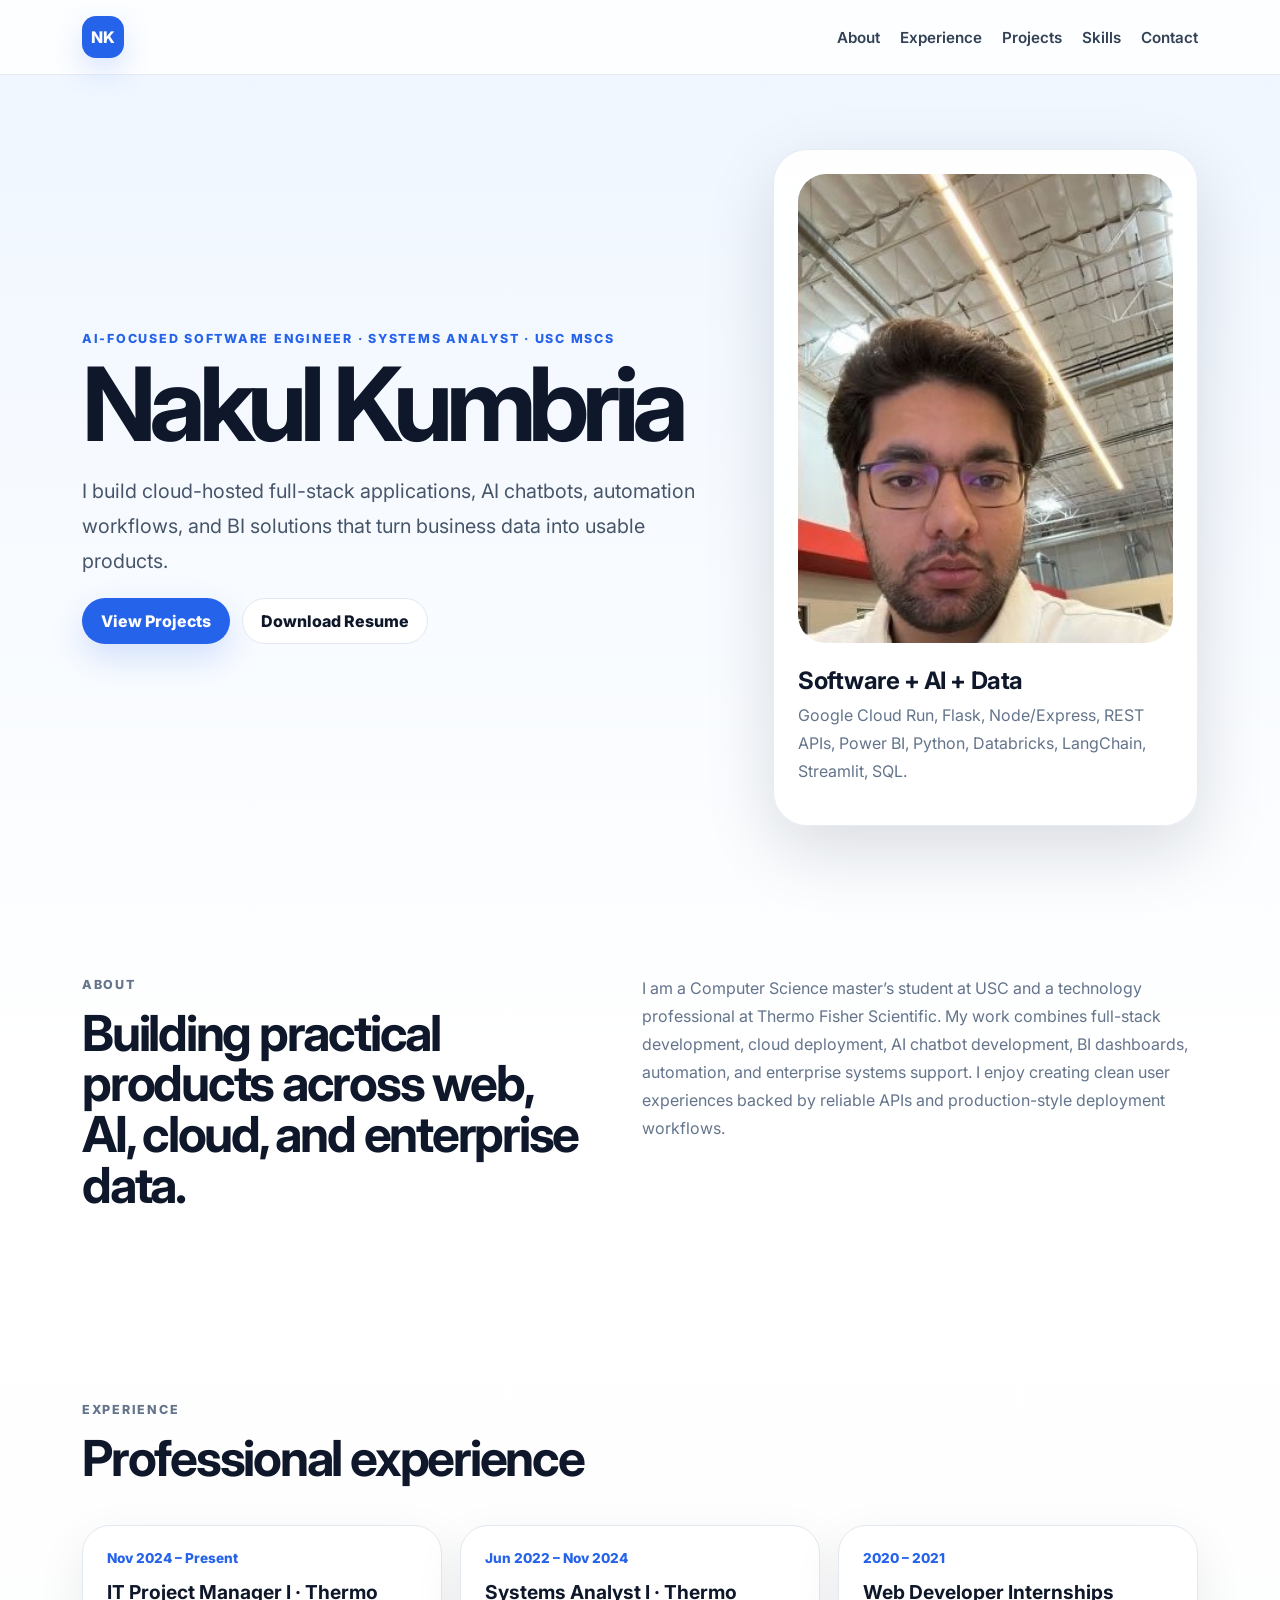
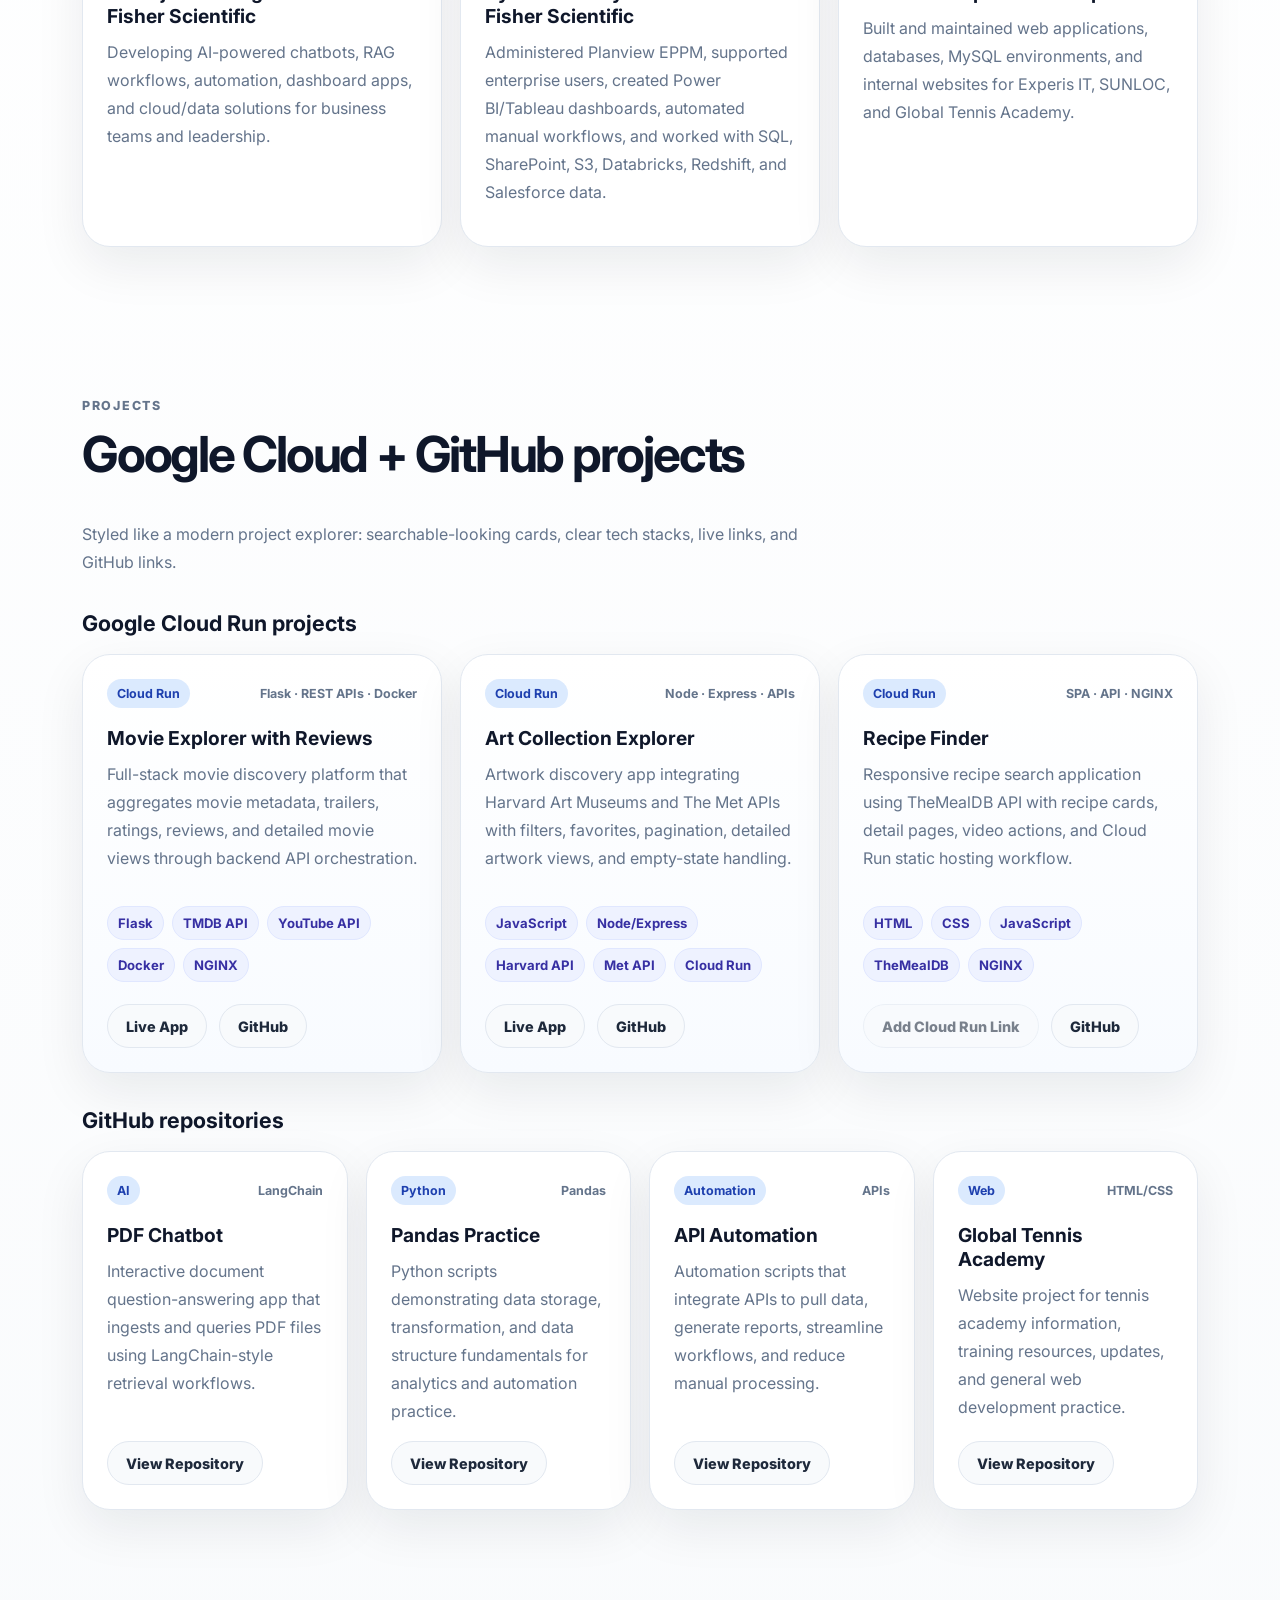
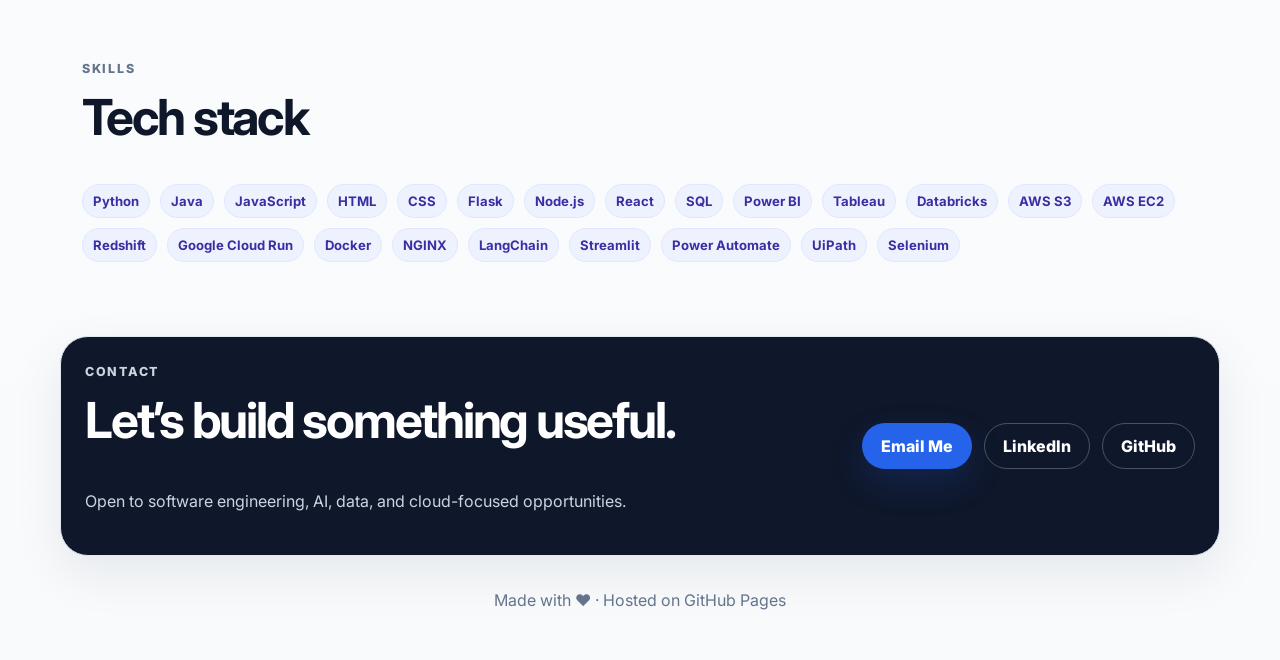
==== index.html @ d8ca7992 "now in main branch" ====
<!DOCTYPE html>
<html lang="en">
<head>
  <meta charset="UTF-8" />
  <meta name="viewport" content="width=device-width, initial-scale=1.0" />
  <title>Nakul Kumbria | Software Engineer Portfolio</title>
  <link rel="preconnect" href="https://fonts.googleapis.com">
  <link rel="preconnect" href="https://fonts.gstatic.com" crossorigin>
  <link href="https://fonts.googleapis.com/css2?family=Inter:wght@400;500;600;700;800&display=swap" rel="stylesheet">
  <link rel="stylesheet" href="style.css" />
</head>
<body>
  <header class="site-header">
    <nav class="navbar">
      <a class="logo" href="#top">NK</a>
      <div class="nav-links">
        <a href="#about">About</a>
        <a href="#experience">Experience</a>
        <a href="#projects">Projects</a>
        <a href="#skills">Skills</a>
        <a href="#contact">Contact</a>
      </div>
    </nav>
  </header>

  <main id="top">
    <section class="hero section-shell">
      <div class="hero-copy">
        <p class="eyebrow">AI-Focused Software Engineer · Systems Analyst · USC MSCS</p>
        <h1>Nakul Kumbria</h1>
        <p class="hero-text">
          I build cloud-hosted full-stack applications, AI chatbots, automation workflows, and BI solutions that turn business data into usable products.
        </p>
        <div class="hero-actions">
          <a class="btn primary" href="#projects">View Projects</a>
          <a class="btn secondary" href="NK Resume.pdf" download="Nakul-Kumbria-Resume.pdf">Download Resume</a>
        </div>
      </div>
      <div class="hero-card">
        <img src="Profile Picture 2.jpg" alt="Nakul Kumbria" class="profile-photo" />
        <div>
          <h2>Software + AI + Data</h2>
          <p>Google Cloud Run, Flask, Node/Express, REST APIs, Power BI, Python, Databricks, LangChain, Streamlit, SQL.</p>
        </div>
      </div>
    </section>

    <section id="about" class="section-shell two-column">
      <div>
        <p class="section-label">About</p>
        <h2>Building practical products across web, AI, cloud, and enterprise data.</h2>
      </div>
      <p>
        I am a Computer Science master’s student at USC and a technology professional at Thermo Fisher Scientific. My work combines full-stack development, cloud deployment, AI chatbot development, BI dashboards, automation, and enterprise systems support. I enjoy creating clean user experiences backed by reliable APIs and production-style deployment workflows.
      </p>
    </section>

    <section id="experience" class="section-shell">
      <div class="section-heading">
        <p class="section-label">Experience</p>
        <h2>Professional experience</h2>
      </div>
      <div class="timeline">
        <article class="timeline-card">
          <span>Nov 2024 – Present</span>
          <h3>IT Project Manager I · Thermo Fisher Scientific</h3>
          <p>Developing AI-powered chatbots, RAG workflows, automation, dashboard apps, and cloud/data solutions for business teams and leadership.</p>
        </article>
        <article class="timeline-card">
          <span>Jun 2022 – Nov 2024</span>
          <h3>Systems Analyst I · Thermo Fisher Scientific</h3>
          <p>Administered Planview EPPM, supported enterprise users, created Power BI/Tableau dashboards, automated manual workflows, and worked with SQL, SharePoint, S3, Databricks, Redshift, and Salesforce data.</p>
        </article>
        <article class="timeline-card">
          <span>2020 – 2021</span>
          <h3>Web Developer Internships</h3>
          <p>Built and maintained web applications, databases, MySQL environments, and internal websites for Experis IT, SUNLOC, and Global Tennis Academy.</p>
        </article>
      </div>
    </section>

    <section id="projects" class="section-shell">
      <div class="section-heading">
        <p class="section-label">Projects</p>
        <h2>Google Cloud + GitHub projects</h2>
        <p>Styled like a modern project explorer: searchable-looking cards, clear tech stacks, live links, and GitHub links.</p>
      </div>

      <h3 class="subheading">Google Cloud Run projects</h3>
      <div class="project-grid featured-grid">
        <article class="project-card featured">
          <div class="project-topline"><span class="badge">Cloud Run</span><span>Flask · REST APIs · Docker</span></div>
          <h3>Movie Explorer with Reviews</h3>
          <p>Full-stack movie discovery platform that aggregates movie metadata, trailers, ratings, reviews, and detailed movie views through backend API orchestration.</p>
          <div class="tag-list"><span>Flask</span><span>TMDB API</span><span>YouTube API</span><span>Docker</span><span>NGINX</span></div>
          <div class="card-actions">
            <a href="https://movie-explorer-995001412724.us-central1.run.app" target="_blank" rel="noopener">Live App</a>
            <a href="https://github.com/nakicool007" target="_blank" rel="noopener">GitHub</a>
          </div>
        </article>

        <article class="project-card featured">
          <div class="project-topline"><span class="badge">Cloud Run</span><span>Node · Express · APIs</span></div>
          <h3>Art Collection Explorer</h3>
          <p>Artwork discovery app integrating Harvard Art Museums and The Met APIs with filters, favorites, pagination, detailed artwork views, and empty-state handling.</p>
          <div class="tag-list"><span>JavaScript</span><span>Node/Express</span><span>Harvard API</span><span>Met API</span><span>Cloud Run</span></div>
          <div class="card-actions">
            <a href="https://art-explorer-343742247155.us-central1.run.app" target="_blank" rel="noopener">Live App</a>
            <a href="https://github.com/nakicool007" target="_blank" rel="noopener">GitHub</a>
          </div>
        </article>

        <article class="project-card featured">
          <div class="project-topline"><span class="badge">Cloud Run</span><span>SPA · API · NGINX</span></div>
          <h3>Recipe Finder</h3>
          <p>Responsive recipe search application using TheMealDB API with recipe cards, detail pages, video actions, and Cloud Run static hosting workflow.</p>
          <div class="tag-list"><span>HTML</span><span>CSS</span><span>JavaScript</span><span>TheMealDB</span><span>NGINX</span></div>
          <div class="card-actions">
            <a class="disabled-link" href="#" aria-disabled="true">Add Cloud Run Link</a>
            <a href="https://github.com/nakicool007" target="_blank" rel="noopener">GitHub</a>
          </div>
        </article>
      </div>

      <h3 class="subheading">GitHub repositories</h3>
      <div class="project-grid">
        <article class="project-card">
          <div class="project-topline"><span class="badge">AI</span><span>LangChain</span></div>
          <h3>PDF Chatbot</h3>
          <p>Interactive document question-answering app that ingests and queries PDF files using LangChain-style retrieval workflows.</p>
          <div class="card-actions"><a href="https://github.com/nakicool007/Langchain" target="_blank" rel="noopener">View Repository</a></div>
        </article>
        <article class="project-card">
          <div class="project-topline"><span class="badge">Python</span><span>Pandas</span></div>
          <h3>Pandas Practice</h3>
          <p>Python scripts demonstrating data storage, transformation, and data structure fundamentals for analytics and automation practice.</p>
          <div class="card-actions"><a href="https://github.com/nakicool007/Pandas" target="_blank" rel="noopener">View Repository</a></div>
        </article>
        <article class="project-card">
          <div class="project-topline"><span class="badge">Automation</span><span>APIs</span></div>
          <h3>API Automation</h3>
          <p>Automation scripts that integrate APIs to pull data, generate reports, streamline workflows, and reduce manual processing.</p>
          <div class="card-actions"><a href="https://github.com/nakicool007/API-Automation" target="_blank" rel="noopener">View Repository</a></div>
        </article>
        <article class="project-card">
          <div class="project-topline"><span class="badge">Web</span><span>HTML/CSS</span></div>
          <h3>Global Tennis Academy</h3>
          <p>Website project for tennis academy information, training resources, updates, and general web development practice.</p>
          <div class="card-actions"><a href="https://github.com/nakicool007/GTA" target="_blank" rel="noopener">View Repository</a></div>
        </article>
      </div>
    </section>

    <section id="skills" class="section-shell">
      <div class="section-heading">
        <p class="section-label">Skills</p>
        <h2>Tech stack</h2>
      </div>
      <div class="skills-wrap">
        <span>Python</span><span>Java</span><span>JavaScript</span><span>HTML</span><span>CSS</span><span>Flask</span><span>Node.js</span><span>React</span><span>SQL</span><span>Power BI</span><span>Tableau</span><span>Databricks</span><span>AWS S3</span><span>AWS EC2</span><span>Redshift</span><span>Google Cloud Run</span><span>Docker</span><span>NGINX</span><span>LangChain</span><span>Streamlit</span><span>Power Automate</span><span>UiPath</span><span>Selenium</span>
      </div>
    </section>

    <section id="contact" class="section-shell contact-card">
      <div>
        <p class="section-label">Contact</p>
        <h2>Let’s build something useful.</h2>
        <p>Open to software engineering, AI, data, and cloud-focused opportunities.</p>
      </div>
      <div class="contact-actions">
        <a class="btn primary" href="mailto:nakul.kumbria.uni@outlook.com">Email Me</a>
        <a class="btn secondary" href="https://linkedin.com/in/nakul-kumbria-a5b343212" target="_blank" rel="noopener">LinkedIn</a>
        <a class="btn secondary" href="https://github.com/nakicool007" target="_blank" rel="noopener">GitHub</a>
      </div>
    </section>
  </main>

  <footer>
    <p>Made with ❤️ · Hosted on GitHub Pages</p>
  </footer>
</body>
</html>
---- style.css ----
:root {
  --bg: #0f172a;
  --bg-soft: #111827;
  --card: #ffffff;
  --muted-card: #f8fafc;
  --text: #0f172a;
  --muted: #64748b;
  --accent: #2563eb;
  --accent-dark: #1d4ed8;
  --ring: rgba(37, 99, 235, 0.18);
  --border: #e2e8f0;
  --shadow: 0 24px 70px rgba(15, 23, 42, 0.14);
}

* { box-sizing: border-box; }
html { scroll-behavior: smooth; }
body {
  margin: 0;
  font-family: Inter, system-ui, -apple-system, BlinkMacSystemFont, "Segoe UI", sans-serif;
  color: var(--text);
  background: linear-gradient(180deg, #eff6ff 0%, #ffffff 28%, #f8fafc 100%);
}

a { color: inherit; text-decoration: none; }

.site-header {
  position: sticky;
  top: 0;
  z-index: 20;
  backdrop-filter: blur(18px);
  background: rgba(255, 255, 255, 0.82);
  border-bottom: 1px solid rgba(226, 232, 240, 0.8);
}

.navbar {
  max-width: 1160px;
  margin: 0 auto;
  padding: 16px 22px;
  display: flex;
  justify-content: space-between;
  align-items: center;
}

.logo {
  width: 42px;
  height: 42px;
  display: grid;
  place-items: center;
  color: #fff;
  background: var(--accent);
  border-radius: 14px;
  font-weight: 800;
  box-shadow: 0 12px 30px var(--ring);
}

.nav-links { display: flex; gap: 20px; font-size: 0.95rem; font-weight: 600; color: #334155; }
.nav-links a:hover { color: var(--accent); }

.section-shell {
  max-width: 1160px;
  margin: 0 auto;
  padding: 74px 22px;
}

.hero {
  min-height: 86vh;
  display: grid;
  grid-template-columns: 1.2fr 0.8fr;
  align-items: center;
  gap: 54px;
}

.eyebrow, .section-label {
  margin: 0 0 12px;
  color: var(--accent);
  text-transform: uppercase;
  letter-spacing: 0.14em;
  font-size: 0.78rem;
  font-weight: 800;
}

h1, h2, h3, p { margin-top: 0; }
h1 { font-size: clamp(3rem, 8vw, 6.5rem); line-height: 0.9; letter-spacing: -0.07em; margin-bottom: 24px; }
h2 { font-size: clamp(2rem, 4vw, 3.1rem); letter-spacing: -0.045em; line-height: 1.02; }
h3 { font-size: 1.2rem; margin-bottom: 10px; }

.hero-text { max-width: 710px; color: #475569; font-size: 1.24rem; line-height: 1.75; }
.hero-actions, .contact-actions, .card-actions { display: flex; flex-wrap: wrap; gap: 12px; align-items: center; }

.btn, .card-actions a {
  display: inline-flex;
  align-items: center;
  justify-content: center;
  min-height: 44px;
  padding: 12px 18px;
  border-radius: 999px;
  font-weight: 800;
  border: 1px solid transparent;
  transition: 0.2s ease;
}

.primary { background: var(--accent); color: #fff; box-shadow: 0 14px 34px var(--ring); }
.primary:hover { background: var(--accent-dark); transform: translateY(-2px); }
.secondary { background: #fff; color: #0f172a; border-color: var(--border); }
.secondary:hover, .card-actions a:hover { border-color: var(--accent); color: var(--accent); transform: translateY(-2px); }

.hero-card {
  background: rgba(255, 255, 255, 0.88);
  border: 1px solid rgba(226, 232, 240, 0.8);
  border-radius: 34px;
  padding: 24px;
  box-shadow: var(--shadow);
}

.profile-photo {
  width: 100%;
  aspect-ratio: 4 / 5;
  object-fit: cover;
  object-position: center top;
  border-radius: 28px;
  margin-bottom: 22px;
}

.hero-card h2 { font-size: 1.5rem; letter-spacing: -0.02em; margin-bottom: 8px; }
.hero-card p, .two-column p, .section-heading p, .timeline-card p, .project-card p, .contact-card p { color: var(--muted); line-height: 1.75; }

.two-column { display: grid; grid-template-columns: 0.95fr 1.05fr; gap: 56px; align-items: start; }
.section-heading { margin-bottom: 30px; max-width: 760px; }

.timeline { display: grid; grid-template-columns: repeat(3, 1fr); gap: 18px; }
.timeline-card, .project-card, .contact-card {
  background: var(--card);
  border: 1px solid var(--border);
  border-radius: 28px;
  padding: 24px;
  box-shadow: 0 18px 50px rgba(15, 23, 42, 0.08);
}
.timeline-card span { display: block; color: var(--accent); font-weight: 800; font-size: 0.85rem; margin-bottom: 14px; }

.subheading { margin: 34px 0 18px; font-size: 1.35rem; }
.project-grid { display: grid; grid-template-columns: repeat(4, 1fr); gap: 18px; }
.featured-grid { grid-template-columns: repeat(3, 1fr); margin-bottom: 26px; }
.project-card { display: flex; flex-direction: column; min-height: 300px; transition: 0.2s ease; }
.project-card:hover { transform: translateY(-6px); box-shadow: var(--shadow); }
.project-card.featured { min-height: 390px; background: linear-gradient(180deg, #ffffff 0%, #f8fbff 100%); }
.project-topline { display: flex; justify-content: space-between; gap: 10px; align-items: center; color: var(--muted); font-size: 0.78rem; font-weight: 700; margin-bottom: 18px; }
.badge { color: #1e40af; background: #dbeafe; padding: 7px 10px; border-radius: 999px; }
.tag-list { display: flex; flex-wrap: wrap; gap: 8px; margin: 18px 0 22px; }
.tag-list span, .skills-wrap span { background: #eef2ff; color: #3730a3; border: 1px solid #e0e7ff; padding: 8px 10px; border-radius: 999px; font-size: 0.82rem; font-weight: 700; }
.card-actions { margin-top: auto; }
.card-actions a { background: var(--muted-card); border-color: var(--border); color: #1e293b; font-size: 0.9rem; }
.disabled-link { pointer-events: none; opacity: 0.58; }
.skills-wrap { display: flex; flex-wrap: wrap; gap: 10px; }
.contact-card { display: flex; justify-content: space-between; gap: 28px; align-items: center; background: #0f172a; color: #fff; }
.contact-card p { color: #cbd5e1; }
.contact-card .secondary { background: transparent; color: #fff; border-color: rgba(255,255,255,0.25); }

footer { text-align: center; padding: 34px 18px; color: #64748b; }

@media (max-width: 980px) {
  .hero, .two-column { grid-template-columns: 1fr; }
  .timeline, .featured-grid { grid-template-columns: 1fr; }
  .project-grid { grid-template-columns: repeat(2, 1fr); }
  .hero { min-height: auto; padding-top: 52px; }
}

@media (max-width: 640px) {
  .nav-links { display: none; }
  .section-shell { padding: 56px 16px; }
  .project-grid { grid-template-columns: 1fr; }
  .contact-card { align-items: flex-start; flex-direction: column; }
  h1 { font-size: 3.4rem; }
}
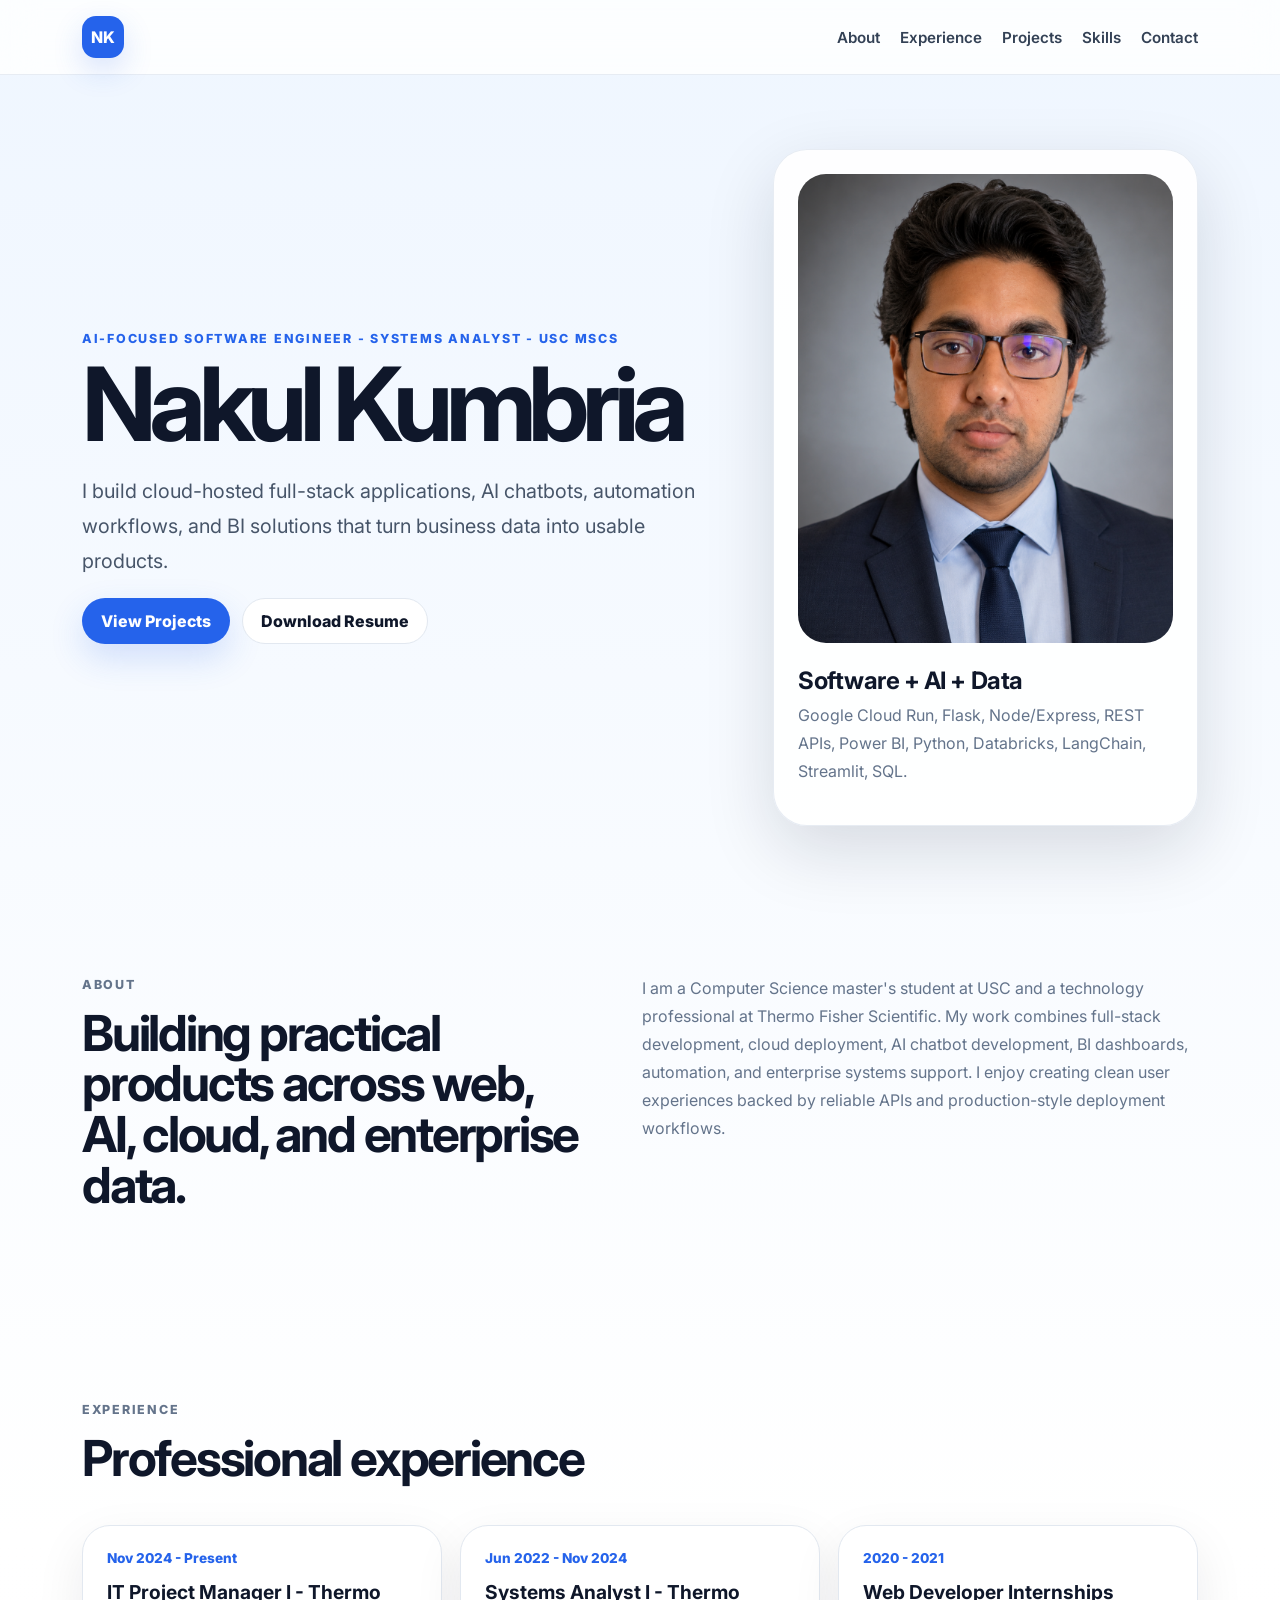
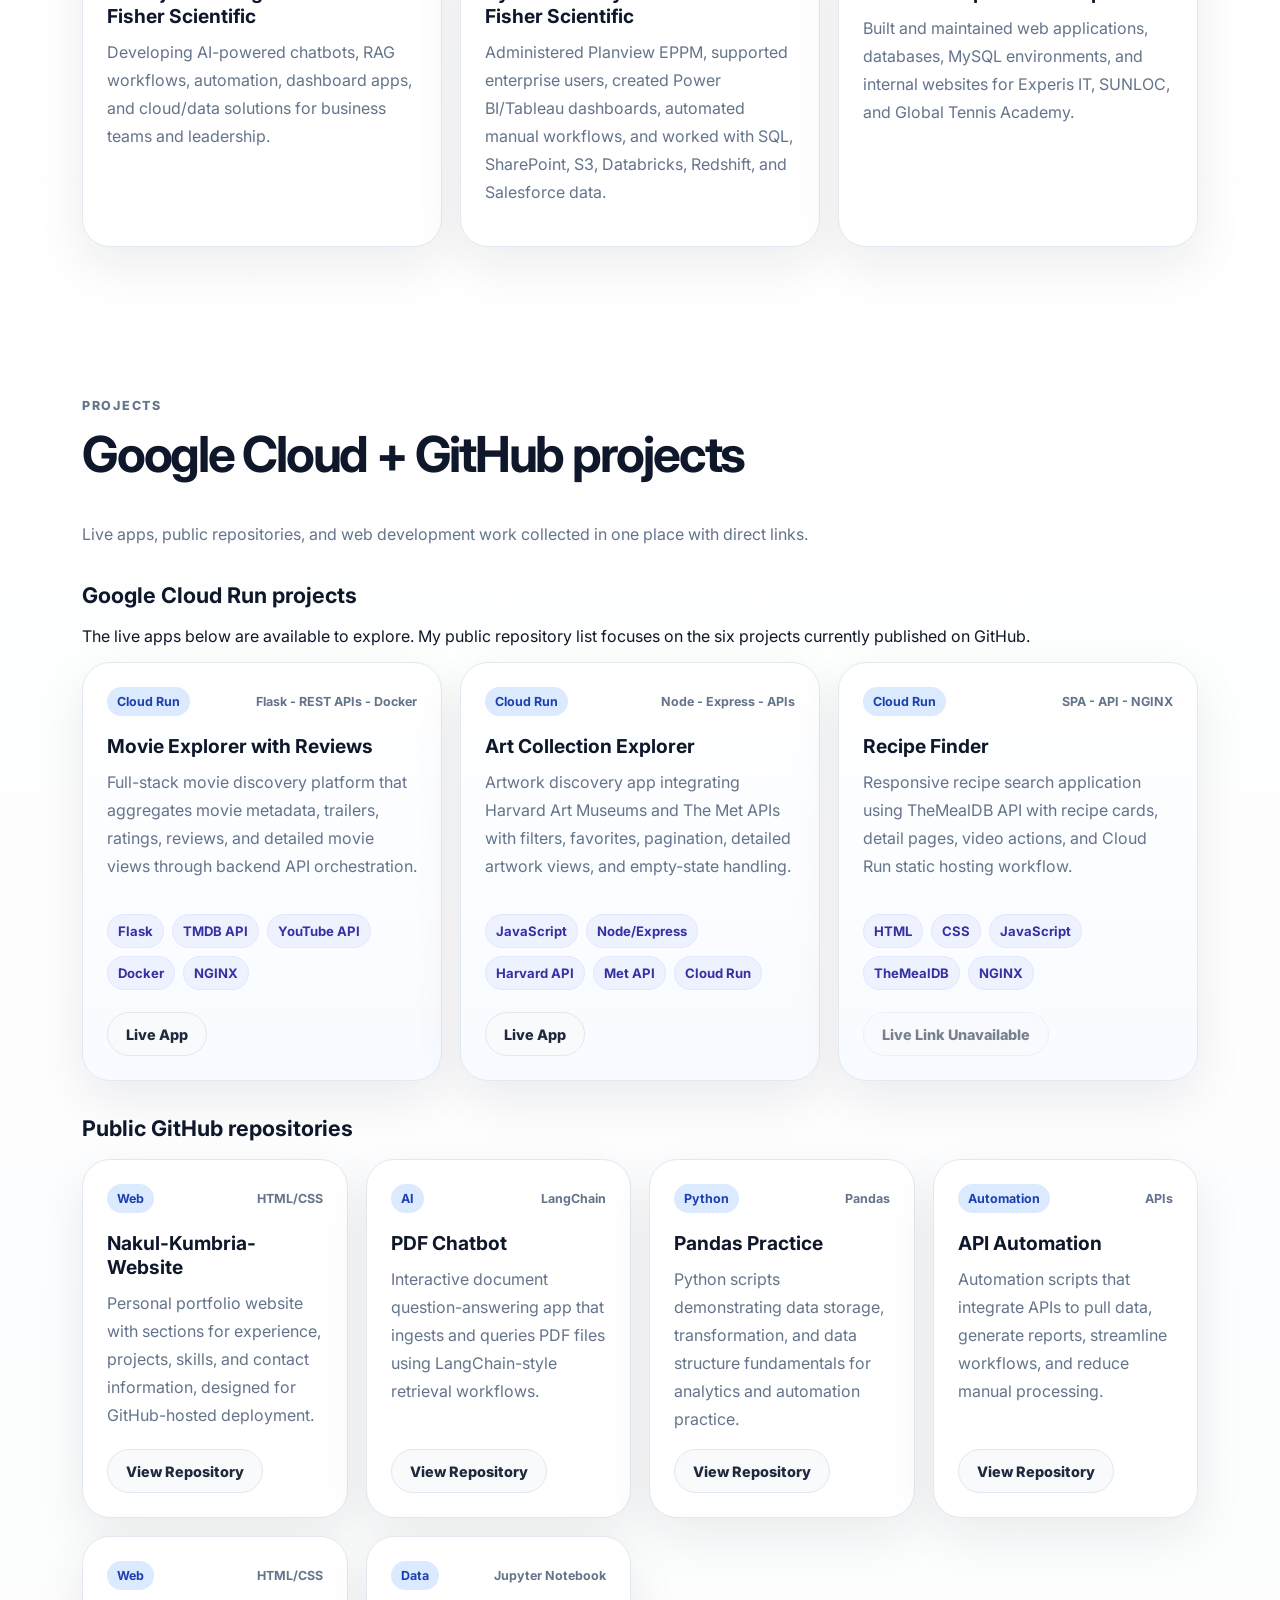
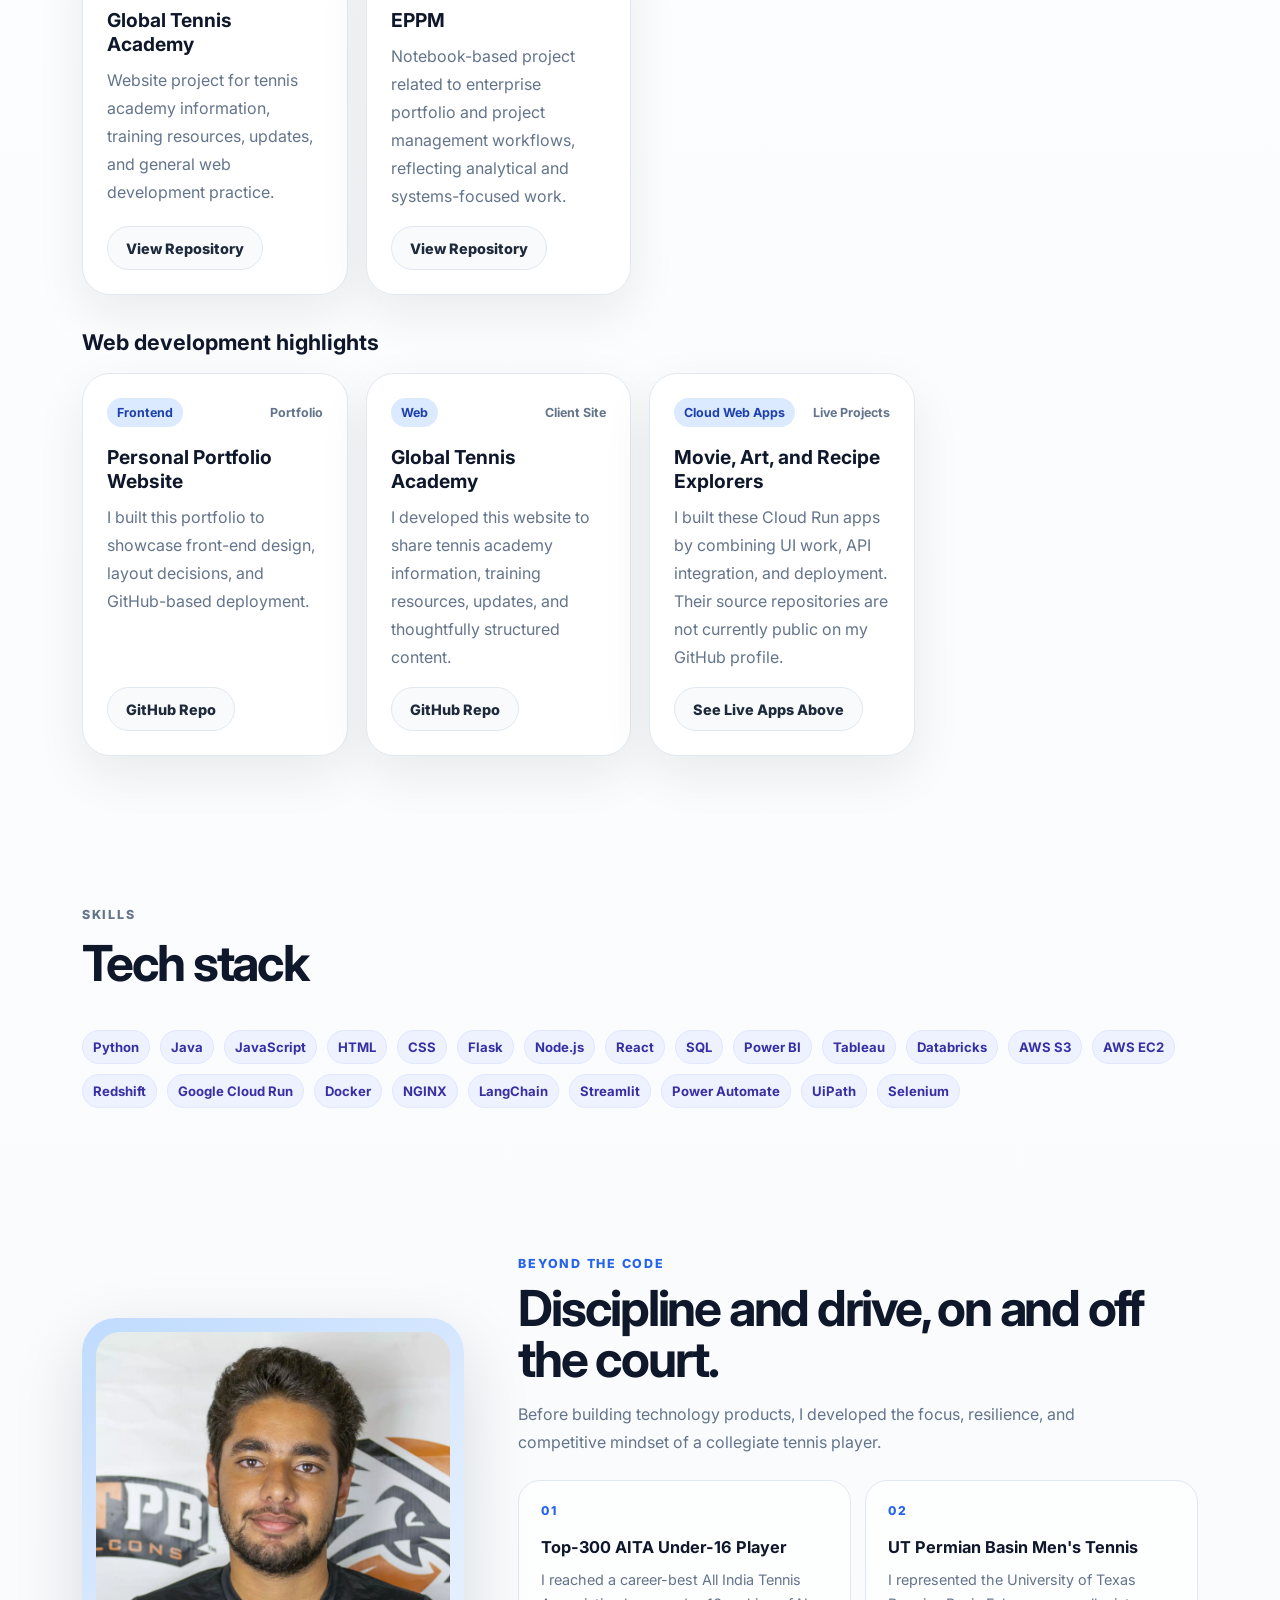
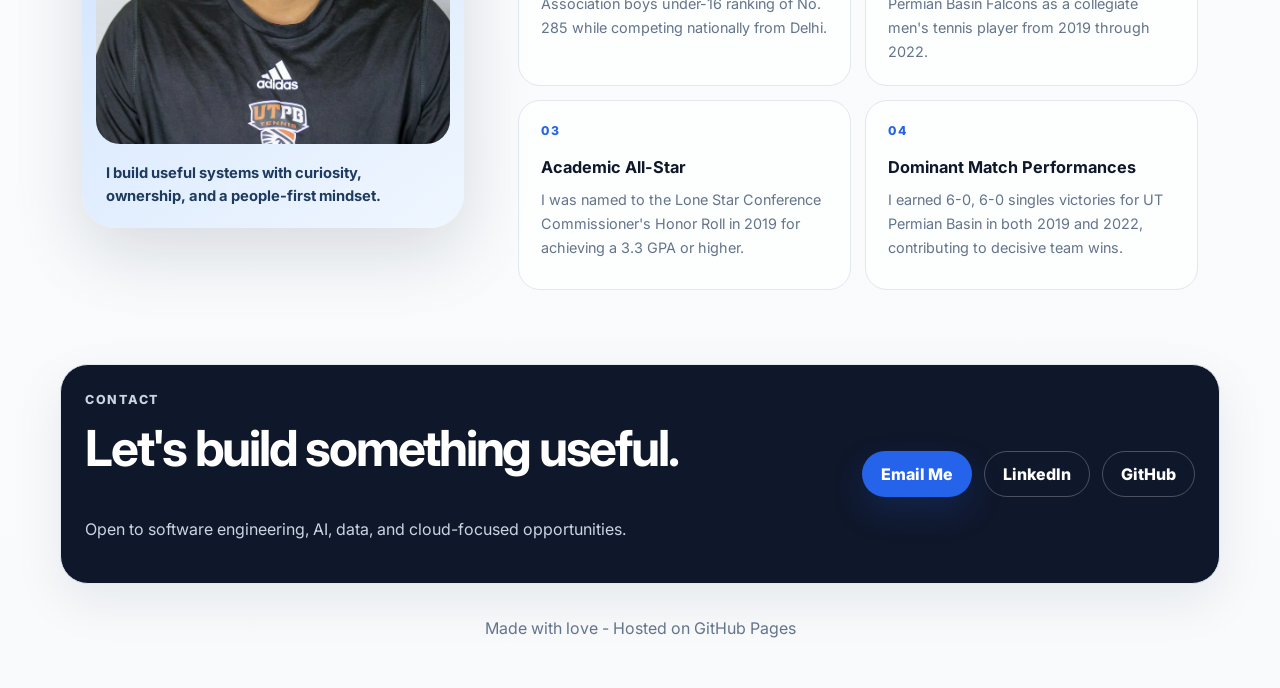
==== commit a2b3e2f9: "new pics and tennis info added as well" ====
--- a/index.html
+++ b/index.html
@@ -26,7 +26,7 @@
   <main id="top">
     <section class="hero section-shell">
       <div class="hero-copy">
-        <p class="eyebrow">AI-Focused Software Engineer · Systems Analyst · USC MSCS</p>
+        <p class="eyebrow">AI-Focused Software Engineer - Systems Analyst - USC MSCS</p>
         <h1>Nakul Kumbria</h1>
         <p class="hero-text">
           I build cloud-hosted full-stack applications, AI chatbots, automation workflows, and BI solutions that turn business data into usable products.
@@ -37,7 +37,7 @@
         </div>
       </div>
       <div class="hero-card">
-        <img src="Profile Picture 2.jpg" alt="Nakul Kumbria" class="profile-photo" />
+        <img src="proffessional photo.png" alt="Nakul Kumbria" class="profile-photo" />
         <div>
           <h2>Software + AI + Data</h2>
           <p>Google Cloud Run, Flask, Node/Express, REST APIs, Power BI, Python, Databricks, LangChain, Streamlit, SQL.</p>
@@ -51,7 +51,7 @@
         <h2>Building practical products across web, AI, cloud, and enterprise data.</h2>
       </div>
       <p>
-        I am a Computer Science master’s student at USC and a technology professional at Thermo Fisher Scientific. My work combines full-stack development, cloud deployment, AI chatbot development, BI dashboards, automation, and enterprise systems support. I enjoy creating clean user experiences backed by reliable APIs and production-style deployment workflows.
+        I am a Computer Science master's student at USC and a technology professional at Thermo Fisher Scientific. My work combines full-stack development, cloud deployment, AI chatbot development, BI dashboards, automation, and enterprise systems support. I enjoy creating clean user experiences backed by reliable APIs and production-style deployment workflows.
       </p>
     </section>
 
@@ -62,17 +62,17 @@
       </div>
       <div class="timeline">
         <article class="timeline-card">
-          <span>Nov 2024 – Present</span>
-          <h3>IT Project Manager I · Thermo Fisher Scientific</h3>
+          <span>Nov 2024 - Present</span>
+          <h3>IT Project Manager I - Thermo Fisher Scientific</h3>
           <p>Developing AI-powered chatbots, RAG workflows, automation, dashboard apps, and cloud/data solutions for business teams and leadership.</p>
         </article>
         <article class="timeline-card">
-          <span>Jun 2022 – Nov 2024</span>
-          <h3>Systems Analyst I · Thermo Fisher Scientific</h3>
+          <span>Jun 2022 - Nov 2024</span>
+          <h3>Systems Analyst I - Thermo Fisher Scientific</h3>
           <p>Administered Planview EPPM, supported enterprise users, created Power BI/Tableau dashboards, automated manual workflows, and worked with SQL, SharePoint, S3, Databricks, Redshift, and Salesforce data.</p>
         </article>
         <article class="timeline-card">
-          <span>2020 – 2021</span>
+          <span>2020 - 2021</span>
           <h3>Web Developer Internships</h3>
           <p>Built and maintained web applications, databases, MySQL environments, and internal websites for Experis IT, SUNLOC, and Global Tennis Academy.</p>
         </article>
@@ -83,47 +83,51 @@
       <div class="section-heading">
         <p class="section-label">Projects</p>
         <h2>Google Cloud + GitHub projects</h2>
-        <p>Styled like a modern project explorer: searchable-looking cards, clear tech stacks, live links, and GitHub links.</p>
+        <p>Live apps, public repositories, and web development work collected in one place with direct links.</p>
       </div>
 
       <h3 class="subheading">Google Cloud Run projects</h3>
+      <p>The live apps below are available to explore. My public repository list focuses on the six projects currently published on GitHub.</p>
       <div class="project-grid featured-grid">
         <article class="project-card featured">
-          <div class="project-topline"><span class="badge">Cloud Run</span><span>Flask · REST APIs · Docker</span></div>
+          <div class="project-topline"><span class="badge">Cloud Run</span><span>Flask - REST APIs - Docker</span></div>
           <h3>Movie Explorer with Reviews</h3>
           <p>Full-stack movie discovery platform that aggregates movie metadata, trailers, ratings, reviews, and detailed movie views through backend API orchestration.</p>
           <div class="tag-list"><span>Flask</span><span>TMDB API</span><span>YouTube API</span><span>Docker</span><span>NGINX</span></div>
           <div class="card-actions">
             <a href="https://movie-explorer-995001412724.us-central1.run.app" target="_blank" rel="noopener">Live App</a>
-            <a href="https://github.com/nakicool007" target="_blank" rel="noopener">GitHub</a>
           </div>
         </article>
 
         <article class="project-card featured">
-          <div class="project-topline"><span class="badge">Cloud Run</span><span>Node · Express · APIs</span></div>
+          <div class="project-topline"><span class="badge">Cloud Run</span><span>Node - Express - APIs</span></div>
           <h3>Art Collection Explorer</h3>
           <p>Artwork discovery app integrating Harvard Art Museums and The Met APIs with filters, favorites, pagination, detailed artwork views, and empty-state handling.</p>
           <div class="tag-list"><span>JavaScript</span><span>Node/Express</span><span>Harvard API</span><span>Met API</span><span>Cloud Run</span></div>
           <div class="card-actions">
             <a href="https://art-explorer-343742247155.us-central1.run.app" target="_blank" rel="noopener">Live App</a>
-            <a href="https://github.com/nakicool007" target="_blank" rel="noopener">GitHub</a>
           </div>
         </article>
 
         <article class="project-card featured">
-          <div class="project-topline"><span class="badge">Cloud Run</span><span>SPA · API · NGINX</span></div>
+          <div class="project-topline"><span class="badge">Cloud Run</span><span>SPA - API - NGINX</span></div>
           <h3>Recipe Finder</h3>
           <p>Responsive recipe search application using TheMealDB API with recipe cards, detail pages, video actions, and Cloud Run static hosting workflow.</p>
           <div class="tag-list"><span>HTML</span><span>CSS</span><span>JavaScript</span><span>TheMealDB</span><span>NGINX</span></div>
           <div class="card-actions">
-            <a class="disabled-link" href="#" aria-disabled="true">Add Cloud Run Link</a>
-            <a href="https://github.com/nakicool007" target="_blank" rel="noopener">GitHub</a>
+            <a class="disabled-link" href="#" aria-disabled="true">Live Link Unavailable</a>
           </div>
         </article>
       </div>
 
-      <h3 class="subheading">GitHub repositories</h3>
+      <h3 class="subheading">Public GitHub repositories</h3>
       <div class="project-grid">
+        <article class="project-card">
+          <div class="project-topline"><span class="badge">Web</span><span>HTML/CSS</span></div>
+          <h3>Nakul-Kumbria-Website</h3>
+          <p>Personal portfolio website with sections for experience, projects, skills, and contact information, designed for GitHub-hosted deployment.</p>
+          <div class="card-actions"><a href="https://github.com/nakicool007/Nakul-Kumbria-Website" target="_blank" rel="noopener">View Repository</a></div>
+        </article>
         <article class="project-card">
           <div class="project-topline"><span class="badge">AI</span><span>LangChain</span></div>
           <h3>PDF Chatbot</h3>
@@ -148,6 +152,34 @@
           <p>Website project for tennis academy information, training resources, updates, and general web development practice.</p>
           <div class="card-actions"><a href="https://github.com/nakicool007/GTA" target="_blank" rel="noopener">View Repository</a></div>
         </article>
+        <article class="project-card">
+          <div class="project-topline"><span class="badge">Data</span><span>Jupyter Notebook</span></div>
+          <h3>EPPM</h3>
+          <p>Notebook-based project related to enterprise portfolio and project management workflows, reflecting analytical and systems-focused work.</p>
+          <div class="card-actions"><a href="https://github.com/nakicool007/EPPM" target="_blank" rel="noopener">View Repository</a></div>
+        </article>
+      </div>
+
+      <h3 class="subheading">Web development highlights</h3>
+      <div class="project-grid">
+        <article class="project-card">
+          <div class="project-topline"><span class="badge">Frontend</span><span>Portfolio</span></div>
+          <h3>Personal Portfolio Website</h3>
+          <p>I built this portfolio to showcase front-end design, layout decisions, and GitHub-based deployment.</p>
+          <div class="card-actions"><a href="https://github.com/nakicool007/Nakul-Kumbria-Website" target="_blank" rel="noopener">GitHub Repo</a></div>
+        </article>
+        <article class="project-card">
+          <div class="project-topline"><span class="badge">Web</span><span>Client Site</span></div>
+          <h3>Global Tennis Academy</h3>
+          <p>I developed this website to share tennis academy information, training resources, updates, and thoughtfully structured content.</p>
+          <div class="card-actions"><a href="https://github.com/nakicool007/GTA" target="_blank" rel="noopener">GitHub Repo</a></div>
+        </article>
+        <article class="project-card">
+          <div class="project-topline"><span class="badge">Cloud Web Apps</span><span>Live Projects</span></div>
+          <h3>Movie, Art, and Recipe Explorers</h3>
+          <p>I built these Cloud Run apps by combining UI work, API integration, and deployment. Their source repositories are not currently public on my GitHub profile.</p>
+          <div class="card-actions"><a href="#projects">See Live Apps Above</a></div>
+        </article>
       </div>
     </section>
 
@@ -161,10 +193,44 @@
       </div>
     </section>
 
+    <section id="accomplishments" class="section-shell accomplishments-section">
+      <div class="accomplishments-photo-wrap">
+        <img src="NKTennisPic.webp" alt="Nakul Kumbria playing tennis" class="accomplishments-photo" />
+        <p>I build useful systems with curiosity, ownership, and a people-first mindset.</p>
+      </div>
+      <div class="accomplishments-content">
+        <p class="section-label">Beyond the Code</p>
+        <h2>Discipline and drive, on and off the court.</h2>
+        <p class="accomplishments-intro">Before building technology products, I developed the focus, resilience, and competitive mindset of a collegiate tennis player.</p>
+        <div class="accomplishments-grid">
+          <article class="accomplishment-card">
+            <span class="accomplishment-number">01</span>
+            <h3>Top-300 AITA Under-16 Player</h3>
+            <p>I reached a career-best All India Tennis Association boys under-16 ranking of No. 285 while competing nationally from Delhi.</p>
+          </article>
+          <article class="accomplishment-card">
+            <span class="accomplishment-number">02</span>
+            <h3>UT Permian Basin Men's Tennis</h3>
+            <p>I represented the University of Texas Permian Basin Falcons as a collegiate men's tennis player from 2019 through 2022.</p>
+          </article>
+          <article class="accomplishment-card">
+            <span class="accomplishment-number">03</span>
+            <h3>Academic All-Star</h3>
+            <p>I was named to the Lone Star Conference Commissioner's Honor Roll in 2019 for achieving a 3.3 GPA or higher.</p>
+          </article>
+          <article class="accomplishment-card">
+            <span class="accomplishment-number">04</span>
+            <h3>Dominant Match Performances</h3>
+            <p>I earned 6-0, 6-0 singles victories for UT Permian Basin in both 2019 and 2022, contributing to decisive team wins.</p>
+          </article>
+        </div>
+      </div>
+    </section>
+
     <section id="contact" class="section-shell contact-card">
       <div>
         <p class="section-label">Contact</p>
-        <h2>Let’s build something useful.</h2>
+        <h2>Let's build something useful.</h2>
         <p>Open to software engineering, AI, data, and cloud-focused opportunities.</p>
       </div>
       <div class="contact-actions">
@@ -176,7 +242,7 @@
   </main>
 
   <footer>
-    <p>Made with ❤️ · Hosted on GitHub Pages</p>
+    <p>Made with love - Hosted on GitHub Pages</p>
   </footer>
 </body>
 </html>
--- a/style.css
+++ b/style.css
@@ -151,6 +151,56 @@
 .card-actions a { background: var(--muted-card); border-color: var(--border); color: #1e293b; font-size: 0.9rem; }
 .disabled-link { pointer-events: none; opacity: 0.58; }
 .skills-wrap { display: flex; flex-wrap: wrap; gap: 10px; }
+.accomplishments-section {
+  display: grid;
+  grid-template-columns: 0.72fr 1.28fr;
+  gap: 54px;
+  align-items: center;
+}
+.accomplishments-photo-wrap {
+  position: relative;
+  padding: 14px 14px 0;
+  background: linear-gradient(145deg, #bfdbfe 0%, #dbeafe 45%, #eff6ff 100%);
+  border-radius: 34px;
+  box-shadow: var(--shadow);
+}
+.accomplishments-photo {
+  width: 100%;
+  aspect-ratio: 4 / 4.65;
+  object-fit: cover;
+  object-position: center top;
+  display: block;
+  border-radius: 24px;
+  filter: saturate(0.94) contrast(1.03);
+}
+.accomplishments-photo-wrap p {
+  margin: 0;
+  padding: 18px 10px 20px;
+  color: #1e3a5f;
+  font-size: 0.92rem;
+  font-weight: 700;
+  line-height: 1.55;
+}
+.accomplishments-content h2 { margin-bottom: 16px; }
+.accomplishments-intro { max-width: 640px; color: var(--muted); line-height: 1.75; margin-bottom: 24px; }
+.accomplishments-grid { display: grid; grid-template-columns: repeat(2, 1fr); gap: 14px; }
+.accomplishment-card {
+  min-height: 190px;
+  padding: 22px;
+  background: rgba(255, 255, 255, 0.78);
+  border: 1px solid var(--border);
+  border-radius: 22px;
+}
+.accomplishment-number {
+  display: block;
+  margin-bottom: 18px;
+  color: var(--accent);
+  font-size: 0.76rem;
+  font-weight: 800;
+  letter-spacing: 0.12em;
+}
+.accomplishment-card h3 { font-size: 1.02rem; line-height: 1.35; }
+.accomplishment-card p { margin-bottom: 0; color: var(--muted); font-size: 0.9rem; line-height: 1.65; }
 .contact-card { display: flex; justify-content: space-between; gap: 28px; align-items: center; background: #0f172a; color: #fff; }
 .contact-card p { color: #cbd5e1; }
 .contact-card .secondary { background: transparent; color: #fff; border-color: rgba(255,255,255,0.25); }
@@ -158,16 +208,18 @@
 footer { text-align: center; padding: 34px 18px; color: #64748b; }
 
 @media (max-width: 980px) {
-  .hero, .two-column { grid-template-columns: 1fr; }
+  .hero, .two-column, .accomplishments-section { grid-template-columns: 1fr; }
   .timeline, .featured-grid { grid-template-columns: 1fr; }
   .project-grid { grid-template-columns: repeat(2, 1fr); }
   .hero { min-height: auto; padding-top: 52px; }
+  .accomplishments-photo-wrap { max-width: 440px; }
 }
 
 @media (max-width: 640px) {
   .nav-links { display: none; }
   .section-shell { padding: 56px 16px; }
   .project-grid { grid-template-columns: 1fr; }
+  .accomplishments-grid { grid-template-columns: 1fr; }
   .contact-card { align-items: flex-start; flex-direction: column; }
   h1 { font-size: 3.4rem; }
 }
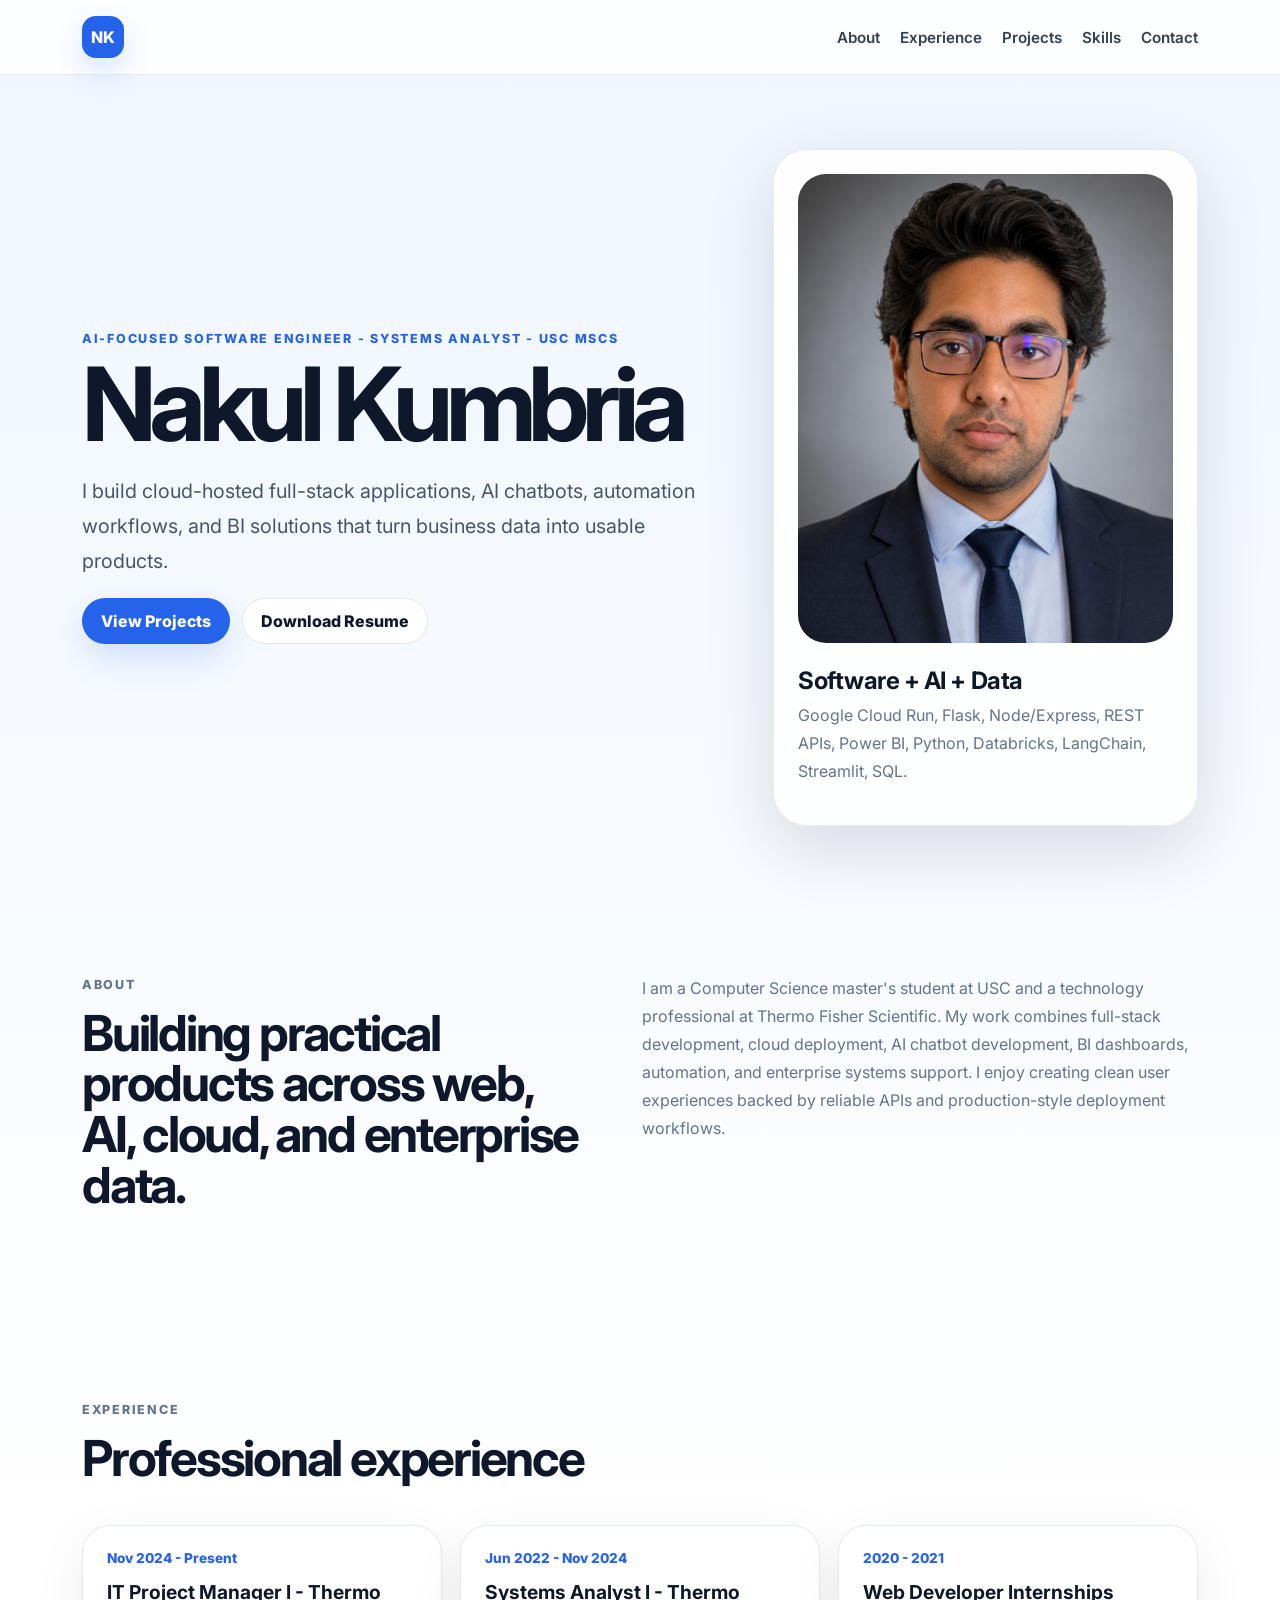
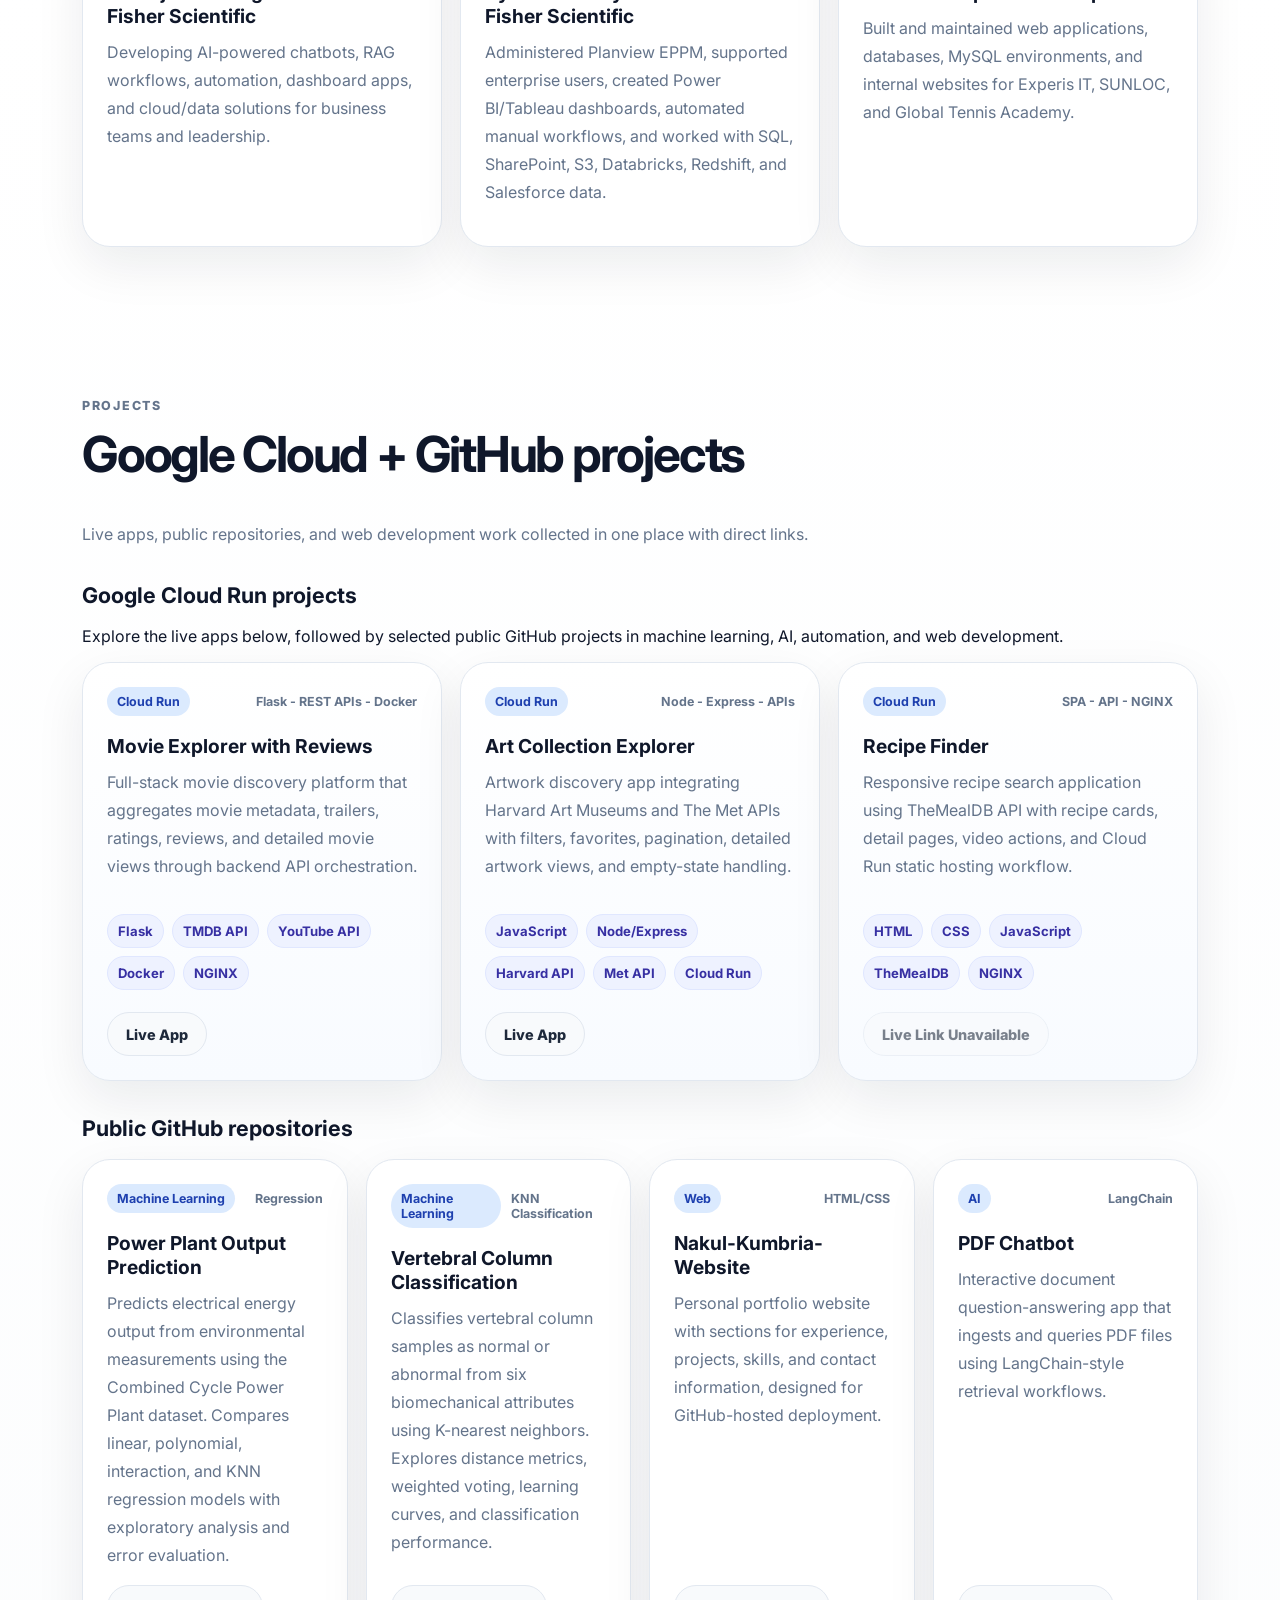
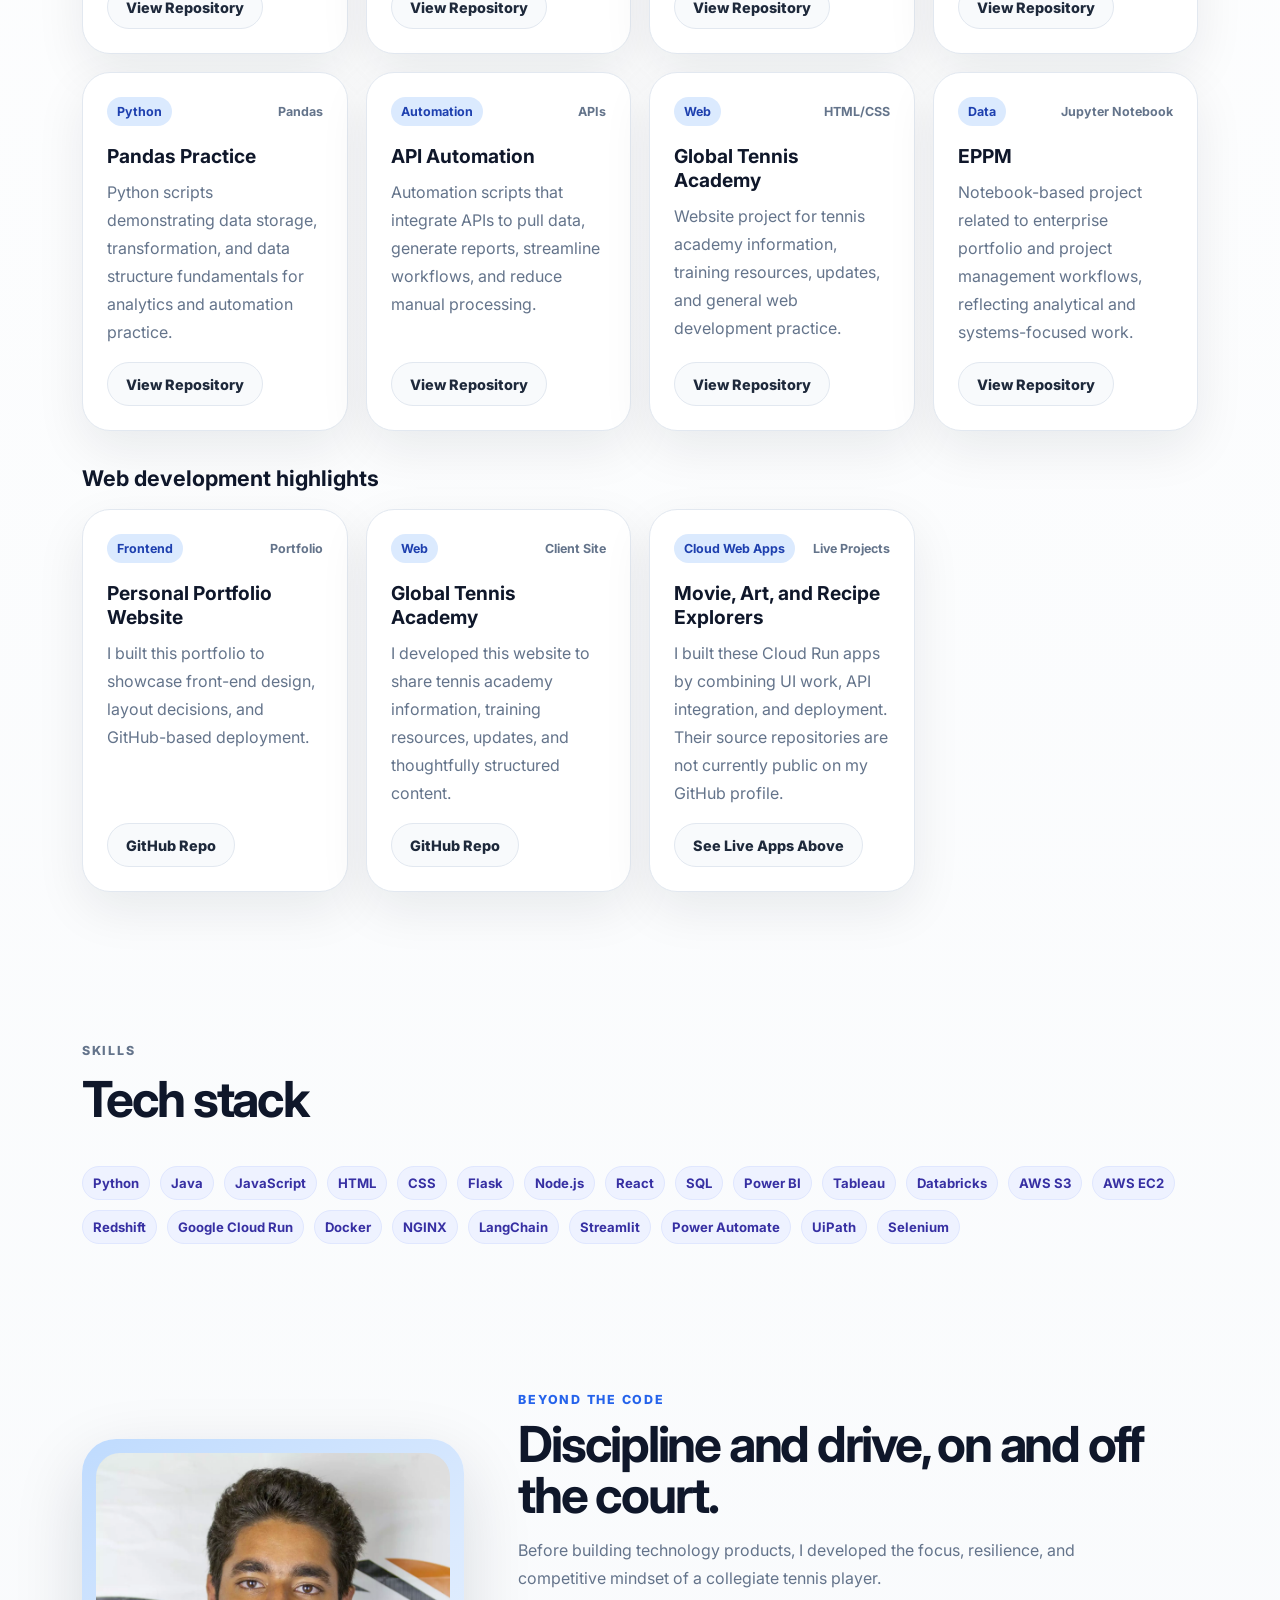
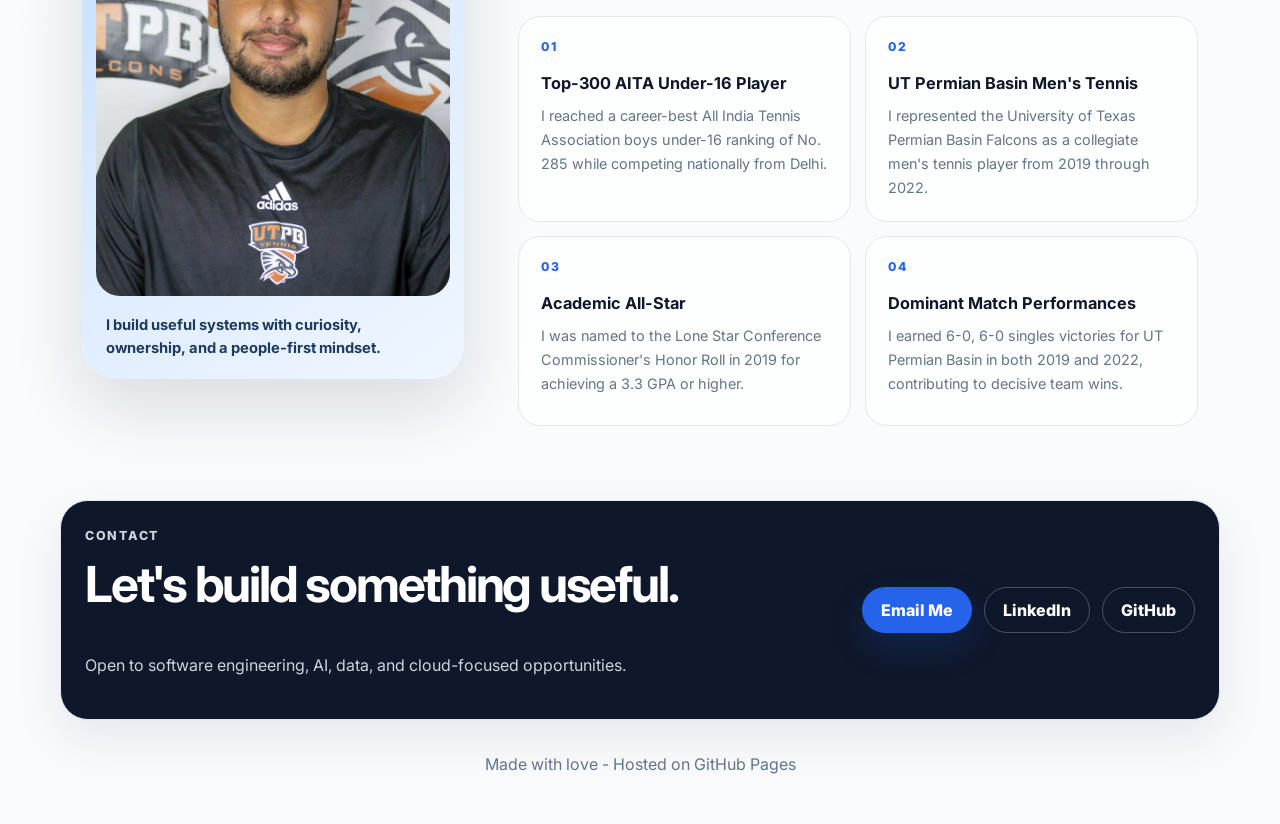
==== commit 40a9b919: "added new projects and updated resume with new skills and experiences." ====
--- a/index.html
+++ b/index.html
@@ -87,7 +87,7 @@
       </div>
 
       <h3 class="subheading">Google Cloud Run projects</h3>
-      <p>The live apps below are available to explore. My public repository list focuses on the six projects currently published on GitHub.</p>
+      <p>Explore the live apps below, followed by selected public GitHub projects in machine learning, AI, automation, and web development.</p>
       <div class="project-grid featured-grid">
         <article class="project-card featured">
           <div class="project-topline"><span class="badge">Cloud Run</span><span>Flask - REST APIs - Docker</span></div>
@@ -123,6 +123,18 @@
       <h3 class="subheading">Public GitHub repositories</h3>
       <div class="project-grid">
         <article class="project-card">
+          <div class="project-topline"><span class="badge">Machine Learning</span><span>Regression</span></div>
+          <h3>Power Plant Output Prediction</h3>
+          <p>Predicts electrical energy output from environmental measurements using the Combined Cycle Power Plant dataset. Compares linear, polynomial, interaction, and KNN regression models with exploratory analysis and error evaluation.</p>
+          <div class="card-actions"><a href="https://github.com/nakicool007/Combined-Cycle-Power-Plant-Data-Set" target="_blank" rel="noopener">View Repository</a></div>
+        </article>
+        <article class="project-card">
+          <div class="project-topline"><span class="badge">Machine Learning</span><span>KNN Classification</span></div>
+          <h3>Vertebral Column Classification</h3>
+          <p>Classifies vertebral column samples as normal or abnormal from six biomechanical attributes using K-nearest neighbors. Explores distance metrics, weighted voting, learning curves, and classification performance.</p>
+          <div class="card-actions"><a href="https://github.com/nakicool007/HW1" target="_blank" rel="noopener">View Repository</a></div>
+        </article>
+        <article class="project-card">
           <div class="project-topline"><span class="badge">Web</span><span>HTML/CSS</span></div>
           <h3>Nakul-Kumbria-Website</h3>
           <p>Personal portfolio website with sections for experience, projects, skills, and contact information, designed for GitHub-hosted deployment.</p>
--- a/style.css
+++ b/style.css
@@ -163,12 +163,11 @@
   background: linear-gradient(145deg, #bfdbfe 0%, #dbeafe 45%, #eff6ff 100%);
   border-radius: 34px;
   box-shadow: var(--shadow);
+  overflow: hidden;
 }
 .accomplishments-photo {
   width: 100%;
-  aspect-ratio: 4 / 4.65;
-  object-fit: cover;
-  object-position: center top;
+  height: auto;
   display: block;
   border-radius: 24px;
   filter: saturate(0.94) contrast(1.03);
@@ -212,7 +211,7 @@
   .timeline, .featured-grid { grid-template-columns: 1fr; }
   .project-grid { grid-template-columns: repeat(2, 1fr); }
   .hero { min-height: auto; padding-top: 52px; }
-  .accomplishments-photo-wrap { max-width: 440px; }
+  .accomplishments-photo-wrap { max-width: 440px; margin: 0 auto; }
 }
 
 @media (max-width: 640px) {
